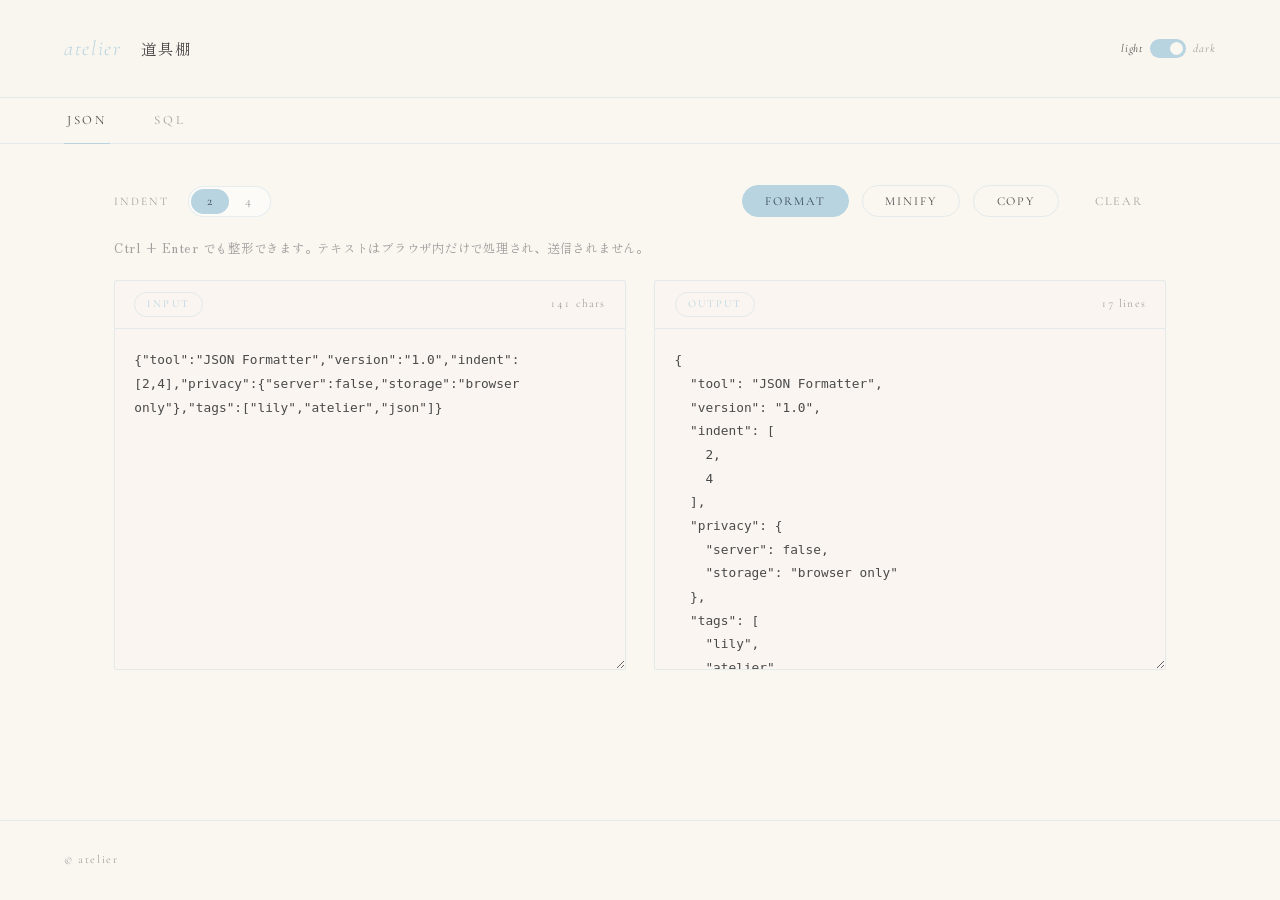
==== gas/index.html @ 64bf128f "atelier v1.0" ====
<!DOCTYPE html>
<html lang="ja">
<head>
<meta charset="UTF-8">
<meta name="viewport" content="width=device-width, initial-scale=1.0">
<title>atelier｜道具棚</title>
</head>
<body>
<style>
@import url('https://fonts.googleapis.com/css2?family=Cormorant+Garamond:ital,wght@0,300;0,400;1,300;1,400&family=Zen+Old+Mincho:wght@400;700&display=swap');

*, *::before, *::after { box-sizing: border-box; margin: 0; padding: 0; }
[hidden] { display: none !important; }

/* ── Lily DNA tokens ─────────────────────────────── */
:root {
  --base:        #FAF6F0;
  --surface:     rgba(250,246,240,0.88);
  --accent:      #B8D4E0;
  --accent-deep: #9CBFD0;
  --accent-soft: #F2D7D9;
  --text:        #4A4A4A;
  --text-muted:  #A0A0A0;
  --border:      rgba(184,212,224,0.35);
  --border-firm: rgba(184,212,224,0.55);
  --card-bg:     rgba(250,246,240,0.6);
  --field-bg:    rgba(255,255,255,0.5);
  --on-accent:   #34464F;
  --error:       #B58A8A;
  --ok:          #8FA9A0;

  --font-en:   'Cormorant Garamond', Georgia, 'Times New Roman', serif;
  --font-ja:   'Zen Old Mincho', '游明朝', YuMincho, 'Hiragino Mincho ProN', serif;
  --font-mono: ui-monospace, SFMono-Regular, Menlo, Consolas, 'Noto Sans Mono', monospace;

  --sp-1: 0.4rem;  --sp-2: 0.8rem;  --sp-3: 1.2rem;
  --sp-4: 1.8rem;  --sp-5: 2.6rem;  --sp-6: 4rem;
}

/* 夜明け前（ダークモード） */
@media (prefers-color-scheme: dark) {
  :root:not([data-theme="light"]) {
    --base:        #1C2128;
    --surface:     rgba(22,27,34,0.92);
    --accent:      #B8D4E0;
    --accent-deep: #2d4a57;
    --accent-soft: #2d4a57;
    --text:        #DCE8ED;
    --text-muted:  #5A7A88;
    --border:      rgba(184,212,224,0.15);
    --border-firm: rgba(184,212,224,0.3);
    --card-bg:     rgba(255,255,255,0.03);
    --field-bg:    rgba(255,255,255,0.02);
    --on-accent:   #1C2128;
    --error:       #D2A5A5;
    --ok:          #9FC0B4;
  }
}
:root[data-theme="dark"] {
  --base:        #1C2128;
  --surface:     rgba(22,27,34,0.92);
  --accent:      #B8D4E0;
  --accent-deep: #2d4a57;
  --accent-soft: #2d4a57;
  --text:        #DCE8ED;
  --text-muted:  #5A7A88;
  --border:      rgba(184,212,224,0.15);
  --border-firm: rgba(184,212,224,0.3);
  --card-bg:     rgba(255,255,255,0.03);
  --field-bg:    rgba(255,255,255,0.02);
  --on-accent:   #1C2128;
  --error:       #D2A5A5;
  --ok:          #9FC0B4;
}

body {
  background: var(--base);
  color: var(--text);
  font-family: var(--font-ja);
  font-size: 15px;
  line-height: 1.9;
  -webkit-font-smoothing: antialiased;
  transition: background 0.4s ease, color 0.4s ease;
  min-height: 100vh;
  display: flex;
  flex-direction: column;
}

:focus-visible { outline: 1px solid var(--accent-deep); outline-offset: 3px; }

/* ── Header ──────────────────────────────────────── */
.site-header {
  display: flex;
  justify-content: space-between;
  align-items: center;
  gap: var(--sp-3);
  padding: var(--sp-4) var(--sp-6);
  background: var(--surface);
  border-bottom: 1px solid var(--border);
  transition: background 0.4s ease, border-color 0.4s ease;
}
.brand { display: flex; align-items: baseline; gap: var(--sp-3); }
.brand-en {
  font-family: var(--font-en);
  font-style: italic;
  font-weight: 300;
  font-size: 1.3rem;
  letter-spacing: 0.08em;
  color: var(--accent);
}
.brand-ja { font-size: 0.95rem; letter-spacing: 0.14em; }

/* PillToggle（テーマ切り替え） */
.pill-toggle { display: flex; align-items: center; gap: 7px; cursor: pointer; }
.pill-label {
  font-family: var(--font-en);
  font-style: italic;
  font-size: 0.72rem;
  letter-spacing: 0.08em;
  color: var(--text-muted);
  transition: color 0.3s;
  user-select: none;
}
.pill-label.active { color: var(--text); }
.pill-track {
  width: 36px; height: 19px; border-radius: 10px;
  background: var(--accent); position: relative;
  transition: background 0.3s; flex-shrink: 0;
}
.pill-thumb {
  position: absolute; width: 13px; height: 13px; border-radius: 50%;
  background: #FAF6F0; top: 3px; left: 20px;
  transition: left 0.25s ease, background 0.3s;
}
:root[data-theme="dark"] .pill-track { background: #2d4a57; }
:root[data-theme="dark"] .pill-thumb { left: 3px; background: var(--accent); }

/* ── Tabs ────────────────────────────────────────── */
.tabs {
  display: flex;
  gap: var(--sp-5);
  padding: 0 var(--sp-6);
  border-bottom: 1px solid var(--border);
}
.tab {
  font-family: var(--font-en);
  font-size: 0.8rem;
  letter-spacing: 0.2em;
  text-transform: uppercase;
  color: var(--text-muted);
  background: none;
  border: 0;
  border-bottom: 1px solid transparent;
  margin-bottom: -1px;
  padding: 0.9rem 0.2rem;
  cursor: pointer;
  transition: color 0.3s, border-color 0.3s;
}
.tab:hover { color: var(--text); }
.tab[aria-selected="true"] { color: var(--text); border-bottom-color: var(--accent); }

/* ── Layout ──────────────────────────────────────── */
main {
  flex: 1;
  width: 100%;
  max-width: 1180px;
  margin: 0 auto;
  padding: var(--sp-5) var(--sp-6) var(--sp-6);
}
.panel { display: flex; flex-direction: column; gap: var(--sp-3); }

/* ── Toolbar ─────────────────────────────────────── */
.toolbar {
  display: flex;
  flex-wrap: wrap;
  align-items: center;
  justify-content: space-between;
  gap: var(--sp-3);
}
.toolbar-left, .toolbar-right {
  display: flex;
  align-items: center;
  gap: var(--sp-2);
  flex-wrap: wrap;
}
.toolbar-label {
  font-family: var(--font-en);
  font-size: 0.72rem;
  letter-spacing: 0.2em;
  text-transform: uppercase;
  color: var(--text-muted);
  margin-right: var(--sp-1);
}

/* PillToggle（インデント幅） */
.seg {
  display: inline-flex;
  padding: 2px;
  border: 1px solid var(--border);
  border-radius: 999px;
  background: var(--field-bg);
}
.seg-btn {
  font-family: var(--font-en);
  font-size: 0.82rem;
  letter-spacing: 0.06em;
  color: var(--text-muted);
  background: transparent;
  border: 0;
  border-radius: 999px;
  padding: 0.28rem 1rem;
  cursor: pointer;
  transition: background 0.3s, color 0.3s;
}
.seg-btn[aria-pressed="true"] { background: var(--accent); color: var(--on-accent); }
:root[data-theme="dark"] .seg-btn[aria-pressed="true"] { background: #2d4a57; color: var(--text); }

/* Button */
.btn {
  font-family: var(--font-en);
  font-size: 0.76rem;
  letter-spacing: 0.16em;
  text-transform: uppercase;
  color: var(--text);
  background: transparent;
  border: 1px solid var(--border);
  border-radius: 999px;
  padding: 0.5rem 1.4rem;
  cursor: pointer;
  transition: background 0.3s, border-color 0.3s, color 0.3s;
}
.btn:hover { border-color: var(--border-firm); }
.btn-primary { background: var(--accent); border-color: var(--accent); color: var(--on-accent); }
.btn-primary:hover { background: var(--accent-deep); border-color: var(--accent-deep); }
:root[data-theme="dark"] .btn-primary:hover { color: var(--text); }
.btn-ghost { border-color: transparent; color: var(--text-muted); }
.btn-ghost:hover { color: var(--text); border-color: var(--border); }

/* ── Status ──────────────────────────────────────── */
.status {
  font-size: 0.78rem;
  letter-spacing: 0.06em;
  color: var(--text-muted);
  min-height: 1.6em;
  transition: color 0.3s;
}
.status.is-error { color: var(--error); }
.status.is-ok { color: var(--ok); }

/* ── Editors ─────────────────────────────────────── */
.editor-grid {
  display: grid;
  grid-template-columns: 1fr 1fr;
  gap: var(--sp-4);
}
.card {
  display: flex;
  flex-direction: column;
  min-width: 0;
  border: 1px solid var(--border);
  border-radius: 3px;
  background: var(--card-bg);
  transition: border-color 0.3s, background 0.4s;
}
.card:focus-within { border-color: var(--border-firm); }
.card-head {
  display: flex;
  align-items: center;
  justify-content: space-between;
  gap: var(--sp-2);
  padding: 0.7rem var(--sp-3);
  border-bottom: 1px solid var(--border);
}
/* Badge */
.badge {
  font-family: var(--font-en);
  font-size: 0.66rem;
  letter-spacing: 0.2em;
  text-transform: uppercase;
  color: var(--accent);
  border: 1px solid var(--border);
  border-radius: 999px;
  padding: 0.1rem 0.75rem;
}
.meta {
  font-family: var(--font-en);
  font-size: 0.72rem;
  letter-spacing: 0.1em;
  color: var(--text-muted);
  font-variant-numeric: tabular-nums;
}
.editor {
  flex: 1;
  width: 100%;
  min-height: 340px;
  resize: vertical;
  border: 0;
  background: transparent;
  color: var(--text);
  font-family: var(--font-mono);
  font-size: 0.8rem;
  line-height: 1.85;
  padding: var(--sp-3);
  outline: none;
  white-space: pre;
  overflow: auto;
}
/* Input は貼り付けた 1 行 JSON が折り返るように。Output は整形結果の改行を保つ */
#input { white-space: pre-wrap; overflow-wrap: anywhere; }
.editor::placeholder { color: var(--text-muted); opacity: 0.7; }
.editor.is-error {
  color: var(--error);
  white-space: pre-wrap;
  font-family: var(--font-ja);
  font-size: 0.85rem;
  line-height: 2;
}

/* ── Phase 2 ─────────────────────────────────────── */
.soon {
  border: 1px solid var(--border);
  border-radius: 3px;
  background: var(--card-bg);
  padding: var(--sp-6) var(--sp-4);
  text-align: center;
}
.soon em {
  display: block;
  font-family: var(--font-en);
  font-style: italic;
  font-weight: 300;
  font-size: 1.6rem;
  letter-spacing: 0.04em;
  color: var(--accent);
  margin-bottom: var(--sp-2);
}
.soon p { font-size: 0.86rem; color: var(--text-muted); }

/* ── Footer ──────────────────────────────────────── */
footer {
  display: flex;
  justify-content: space-between;
  align-items: center;
  gap: var(--sp-3);
  padding: var(--sp-4) var(--sp-6);
  border-top: 1px solid var(--border);
}
.footer-copy {
  font-family: var(--font-en);
  font-size: 0.72rem;
  letter-spacing: 0.14em;
  color: var(--text-muted);
}

/* ── Responsive ──────────────────────────────────── */
@media (max-width: 768px) {
  .site-header, .tabs, footer { padding-left: var(--sp-4); padding-right: var(--sp-4); }
  main { padding: var(--sp-4); }
  .editor-grid { grid-template-columns: 1fr; gap: var(--sp-3); }
  .editor { min-height: 240px; }
  .toolbar-right { width: 100%; }
  .btn { flex: 1; padding: 0.5rem 0.8rem; }
}
@media (prefers-reduced-motion: reduce) {
  * { transition: none !important; }
}
</style>

<header class="site-header">
  <div class="brand">
    <span class="brand-en">atelier</span>
    <span class="brand-ja">道具棚</span>
  </div>
  <div class="pill-toggle" id="themeToggle" role="button" aria-label="テーマ切り替え" tabindex="0">
    <span class="pill-label active" id="labelLight">light</span>
    <div class="pill-track"><div class="pill-thumb"></div></div>
    <span class="pill-label" id="labelDark">dark</span>
  </div>
</header>

<nav class="tabs" role="tablist" aria-label="ツール">
  <button class="tab" id="tab-json" role="tab" aria-selected="true" aria-controls="panel-json" data-tab="json">JSON</button>
  <button class="tab" id="tab-sql" role="tab" aria-selected="false" aria-controls="panel-sql" data-tab="sql">SQL</button>
</nav>

<main>
  <section class="panel" id="panel-json" role="tabpanel" aria-labelledby="tab-json">
    <div class="toolbar">
      <div class="toolbar-left">
        <span class="toolbar-label">Indent</span>
        <div class="seg" role="group" aria-label="インデント幅">
          <button type="button" class="seg-btn" data-indent="2" aria-pressed="true">2</button>
          <button type="button" class="seg-btn" data-indent="4" aria-pressed="false">4</button>
        </div>
      </div>
      <div class="toolbar-right">
        <button type="button" class="btn btn-primary" id="btnFormat">Format</button>
        <button type="button" class="btn" id="btnMinify">Minify</button>
        <button type="button" class="btn" id="btnCopy">Copy</button>
        <button type="button" class="btn btn-ghost" id="btnClear">Clear</button>
      </div>
    </div>

    <p class="status" id="status" role="status" aria-live="polite">Ctrl + Enter でも整形できます。テキストはブラウザ内だけで処理され、送信されません。</p>

    <div class="editor-grid">
      <div class="card">
        <div class="card-head">
          <span class="badge">Input</span>
          <span class="meta" id="inMeta">0 chars</span>
        </div>
        <textarea class="editor" id="input" spellcheck="false" autocapitalize="off" autocorrect="off"
          aria-label="JSON 入力" placeholder='{"tool":"json formatter","tags":["lily","tools"]}'></textarea>
      </div>
      <div class="card">
        <div class="card-head">
          <span class="badge">Output</span>
          <span class="meta" id="outMeta">0 lines</span>
        </div>
        <textarea class="editor" id="output" readonly spellcheck="false" aria-label="整形結果"></textarea>
      </div>
    </div>
  </section>

  <section class="panel" id="panel-sql" role="tabpanel" aria-labelledby="tab-sql" hidden>
    <div class="soon">
      <em>coming soon</em>
      <p>SQL フォーマッタは Phase 2 で追加予定です。</p>
    </div>
  </section>
</main>

<footer>
  <span class="footer-copy">&copy; atelier</span>
</footer>

<script>
(function () {
  'use strict';

  var root     = document.documentElement;
  var input    = document.getElementById('input');
  var output   = document.getElementById('output');
  var statusEl = document.getElementById('status');
  var inMeta   = document.getElementById('inMeta');
  var outMeta  = document.getElementById('outMeta');
  var DEFAULT_HINT = 'Ctrl + Enter でも整形できます。テキストはブラウザ内だけで処理され、送信されません。';

  /* localStorage は GAS の iframe など保存できない環境で例外になるため必ず包む */
  function store(key, value) {
    try {
      if (value === undefined) { return localStorage.getItem(key); }
      localStorage.setItem(key, value);
    } catch (e) { /* 保存できない環境では既定値のまま動かす */ }
    return null;
  }

  /* ── テーマ ─────────────────────────────────── */
  var labelLight  = document.getElementById('labelLight');
  var labelDark   = document.getElementById('labelDark');
  var themeToggle = document.getElementById('themeToggle');

  function applyTheme(theme) {
    root.setAttribute('data-theme', theme);
    labelLight.classList.toggle('active', theme === 'light');
    labelDark.classList.toggle('active', theme === 'dark');
  }

  var savedTheme  = store('lily-theme');
  var hostTheme   = root.getAttribute('data-theme');
  var prefersDark = window.matchMedia && window.matchMedia('(prefers-color-scheme: dark)').matches;
  applyTheme(savedTheme || hostTheme || (prefersDark ? 'dark' : 'light'));

  themeToggle.addEventListener('click', function () {
    var next = root.getAttribute('data-theme') === 'dark' ? 'light' : 'dark';
    applyTheme(next);
    store('lily-theme', next);
  });
  themeToggle.addEventListener('keydown', function (e) {
    if (e.key === 'Enter' || e.key === ' ') { e.preventDefault(); themeToggle.click(); }
  });

  /* ── タブ ───────────────────────────────────── */
  var tabs = document.querySelectorAll('.tab');
  Array.prototype.forEach.call(tabs, function (tab) {
    tab.addEventListener('click', function () {
      Array.prototype.forEach.call(tabs, function (t) {
        var selected = (t === tab);
        t.setAttribute('aria-selected', selected ? 'true' : 'false');
        document.getElementById('panel-' + t.getAttribute('data-tab')).hidden = !selected;
      });
    });
  });

  /* ── インデント幅 ───────────────────────────── */
  var indent  = store('lily-json-indent') === '4' ? 4 : 2;
  var segBtns = document.querySelectorAll('.seg-btn');

  function applyIndent(width) {
    indent = width;
    Array.prototype.forEach.call(segBtns, function (b) {
      b.setAttribute('aria-pressed', Number(b.getAttribute('data-indent')) === width ? 'true' : 'false');
    });
    store('lily-json-indent', String(width));
  }
  applyIndent(indent);

  Array.prototype.forEach.call(segBtns, function (b) {
    b.addEventListener('click', function () {
      applyIndent(Number(b.getAttribute('data-indent')));
      if (output.value && !output.classList.contains('is-error')) { convert(false); }
    });
  });

  /* ── 表示ヘルパ ─────────────────────────────── */
  var statusTimer = null;
  function setStatus(message, kind) {
    statusEl.textContent = message;
    statusEl.className = 'status' + (kind ? ' is-' + kind : '');
    if (statusTimer) { clearTimeout(statusTimer); }
    statusTimer = setTimeout(function () {
      statusEl.textContent = DEFAULT_HINT;
      statusEl.className = 'status';
    }, 4000);
  }

  function updateMeta() {
    inMeta.textContent = input.value.length + ' chars';
    var lines = output.value ? output.value.split('\n').length : 0;
    outMeta.textContent = lines + (lines === 1 ? ' line' : ' lines');
  }

  function setOutput(text, isError) {
    output.value = text;
    output.classList.toggle('is-error', !!isError);
    updateMeta();
  }

  function lineColumn(text, position) {
    var head = text.slice(0, position);
    var line = head.split('\n').length;
    var column = position - head.lastIndexOf('\n');
    return line + ' 行目 ' + column + ' 文字目';
  }

  function showError(err, source) {
    var message = (err && err.message) ? err.message : String(err);
    var found = /position\s+(\d+)/i.exec(message);
    var where = '';
    if (found && !/line\s+\d+/i.test(message)) {
      where = '\n位置: ' + lineColumn(source, Number(found[1]));
    }
    setOutput('❌ Invalid JSON: ' + message + where, true);
    setStatus('JSON を解析できませんでした。入力を確認してください。', 'error');
  }

  /* ── 整形 / ミニファイ ──────────────────────── */
  function convert(minify) {
    var source = input.value;
    if (!source.trim()) {
      setOutput('', false);
      setStatus('Input が空です。JSON を貼り付けてください。');
      input.focus();
      return;
    }
    try {
      var parsed = JSON.parse(source);
      setOutput(minify ? JSON.stringify(parsed) : JSON.stringify(parsed, null, indent), false);
      setStatus(minify ? 'Minify しました。' : '整形しました（インデント ' + indent + '）。', 'ok');
    } catch (err) {
      showError(err, source);
    }
  }

  /* ── コピー ─────────────────────────────────── */
  function legacyCopy(text) {
    var scratch = document.createElement('textarea');
    scratch.value = text;
    scratch.setAttribute('readonly', '');
    scratch.style.position = 'fixed';
    scratch.style.top = '0';
    scratch.style.opacity = '0';
    document.body.appendChild(scratch);
    scratch.select();
    var copied = false;
    try { copied = document.execCommand('copy'); } catch (e) { copied = false; }
    document.body.removeChild(scratch);
    return copied;
  }

  function copyOutput() {
    var text = output.value;
    if (!text) { setStatus('コピーする内容がありません。'); return; }
    var done = function () { setStatus('Output をコピーしました。', 'ok'); };
    var fallback = function () {
      if (legacyCopy(text)) { done(); }
      else { setStatus('コピーできませんでした。Output を選択して手動でコピーしてください。', 'error'); }
    };
    if (navigator.clipboard && navigator.clipboard.writeText) {
      navigator.clipboard.writeText(text).then(done, fallback);
    } else {
      fallback();
    }
  }

  /* ── 操作 ───────────────────────────────────── */
  document.getElementById('btnFormat').addEventListener('click', function () { convert(false); });
  document.getElementById('btnMinify').addEventListener('click', function () { convert(true); });
  document.getElementById('btnCopy').addEventListener('click', copyOutput);
  document.getElementById('btnClear').addEventListener('click', function () {
    input.value = '';
    setOutput('', false);
    setStatus('Input / Output をクリアしました。');
    input.focus();
  });

  input.addEventListener('input', updateMeta);
  input.addEventListener('keydown', function (e) {
    if ((e.ctrlKey || e.metaKey) && e.key === 'Enter') { e.preventDefault(); convert(false); }
  });

  /* 初期表示：サンプルを整形済みの状態で見せる */
  input.value = '{"tool":"JSON Formatter","version":"1.0","indent":[2,4],"privacy":{"server":false,"storage":"browser only"},"tags":["lily","atelier","json"]}';
  convert(false);
  if (statusTimer) { clearTimeout(statusTimer); }
  statusEl.textContent = DEFAULT_HINT;
  statusEl.className = 'status';
})();
</script>
</body>
</html>
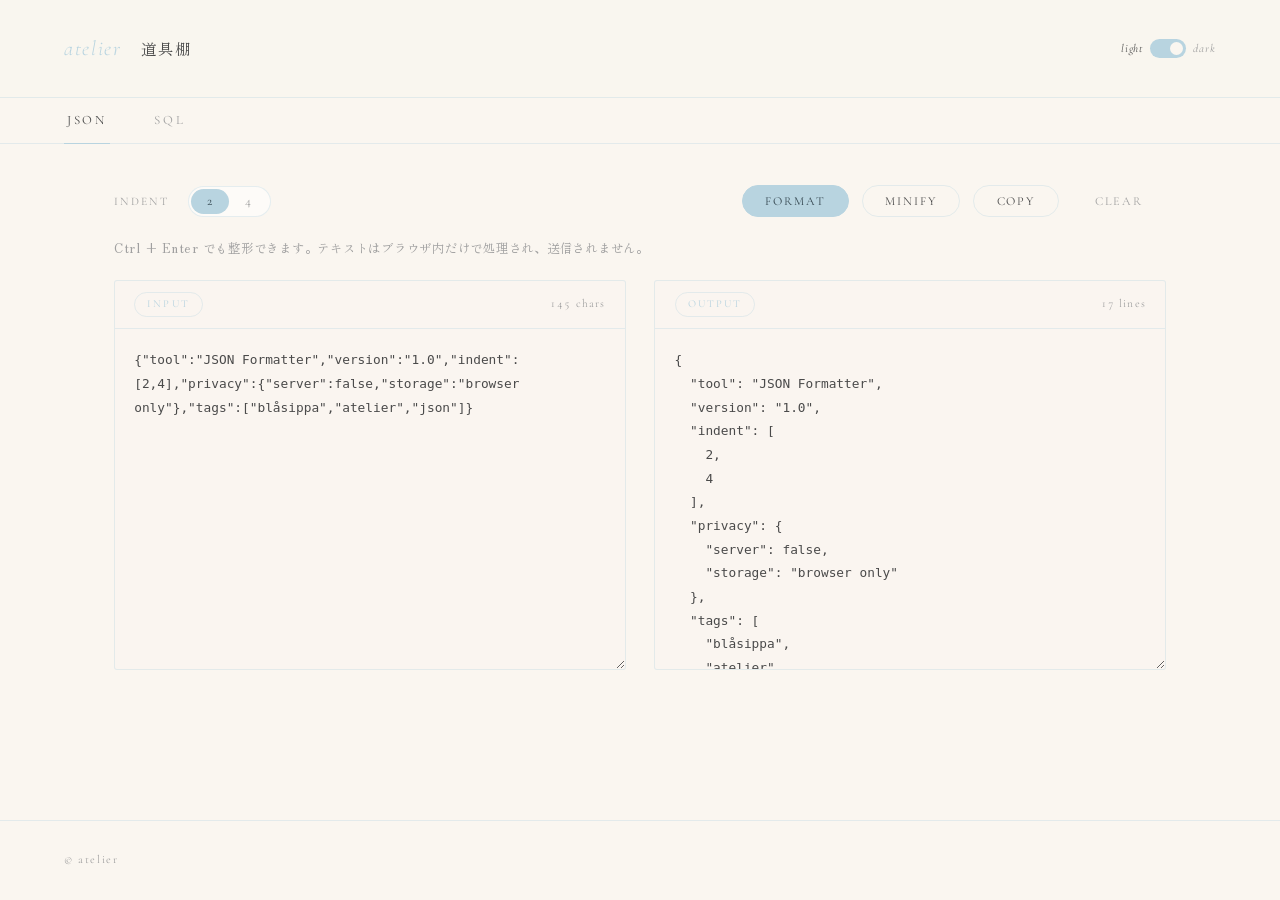
==== commit c10b7e39: "Replace sample tag and storage keys" ====
--- a/gas/index.html
+++ b/gas/index.html
@@ -12,7 +12,7 @@
 *, *::before, *::after { box-sizing: border-box; margin: 0; padding: 0; }
 [hidden] { display: none !important; }
 
-/* ── Lily DNA tokens ─────────────────────────────── */
+/* ── デザイントークン ─────────────────────────────── */
 :root {
   --base:        #FAF6F0;
   --surface:     rgba(250,246,240,0.88);
@@ -31,7 +31,8 @@
 
   --font-en:   'Cormorant Garamond', Georgia, 'Times New Roman', serif;
   --font-ja:   'Zen Old Mincho', '游明朝', YuMincho, 'Hiragino Mincho ProN', serif;
-  --font-mono: ui-monospace, SFMono-Regular, Menlo, Consolas, 'Noto Sans Mono', monospace;
+  --font-mono: 'UDEV Gothic 35', 'UDEVGothic35', 'UDEV Gothic', 'UDEVGothic',
+               ui-monospace, SFMono-Regular, Menlo, Consolas, 'Noto Sans Mono', monospace;
 
   --sp-1: 0.4rem;  --sp-2: 0.8rem;  --sp-3: 1.2rem;
   --sp-4: 1.8rem;  --sp-5: 2.6rem;  --sp-6: 4rem;
@@ -410,7 +411,7 @@
           <span class="meta" id="inMeta">0 chars</span>
         </div>
         <textarea class="editor" id="input" spellcheck="false" autocapitalize="off" autocorrect="off"
-          aria-label="JSON 入力" placeholder='{"tool":"json formatter","tags":["lily","tools"]}'></textarea>
+          aria-label="JSON 入力" placeholder='{"tool":"json formatter","tags":["blåsippa","atelier"]}'></textarea>
       </div>
       <div class="card">
         <div class="card-head">
@@ -466,7 +467,7 @@
     labelDark.classList.toggle('active', theme === 'dark');
   }
 
-  var savedTheme  = store('lily-theme');
+  var savedTheme  = store('atelier-theme');
   var hostTheme   = root.getAttribute('data-theme');
   var prefersDark = window.matchMedia && window.matchMedia('(prefers-color-scheme: dark)').matches;
   applyTheme(savedTheme || hostTheme || (prefersDark ? 'dark' : 'light'));
@@ -474,7 +475,7 @@
   themeToggle.addEventListener('click', function () {
     var next = root.getAttribute('data-theme') === 'dark' ? 'light' : 'dark';
     applyTheme(next);
-    store('lily-theme', next);
+    store('atelier-theme', next);
   });
   themeToggle.addEventListener('keydown', function (e) {
     if (e.key === 'Enter' || e.key === ' ') { e.preventDefault(); themeToggle.click(); }
@@ -493,7 +494,7 @@
   });
 
   /* ── インデント幅 ───────────────────────────── */
-  var indent  = store('lily-json-indent') === '4' ? 4 : 2;
+  var indent  = store('atelier-json-indent') === '4' ? 4 : 2;
   var segBtns = document.querySelectorAll('.seg-btn');
 
   function applyIndent(width) {
@@ -501,7 +502,7 @@
     Array.prototype.forEach.call(segBtns, function (b) {
       b.setAttribute('aria-pressed', Number(b.getAttribute('data-indent')) === width ? 'true' : 'false');
     });
-    store('lily-json-indent', String(width));
+    store('atelier-json-indent', String(width));
   }
   applyIndent(indent);
 
@@ -620,7 +621,7 @@
   });
 
   /* 初期表示：サンプルを整形済みの状態で見せる */
-  input.value = '{"tool":"JSON Formatter","version":"1.0","indent":[2,4],"privacy":{"server":false,"storage":"browser only"},"tags":["lily","atelier","json"]}';
+  input.value = '{"tool":"JSON Formatter","version":"1.0","indent":[2,4],"privacy":{"server":false,"storage":"browser only"},"tags":["blåsippa","atelier","json"]}';
   convert(false);
   if (statusTimer) { clearTimeout(statusTimer); }
   statusEl.textContent = DEFAULT_HINT;
